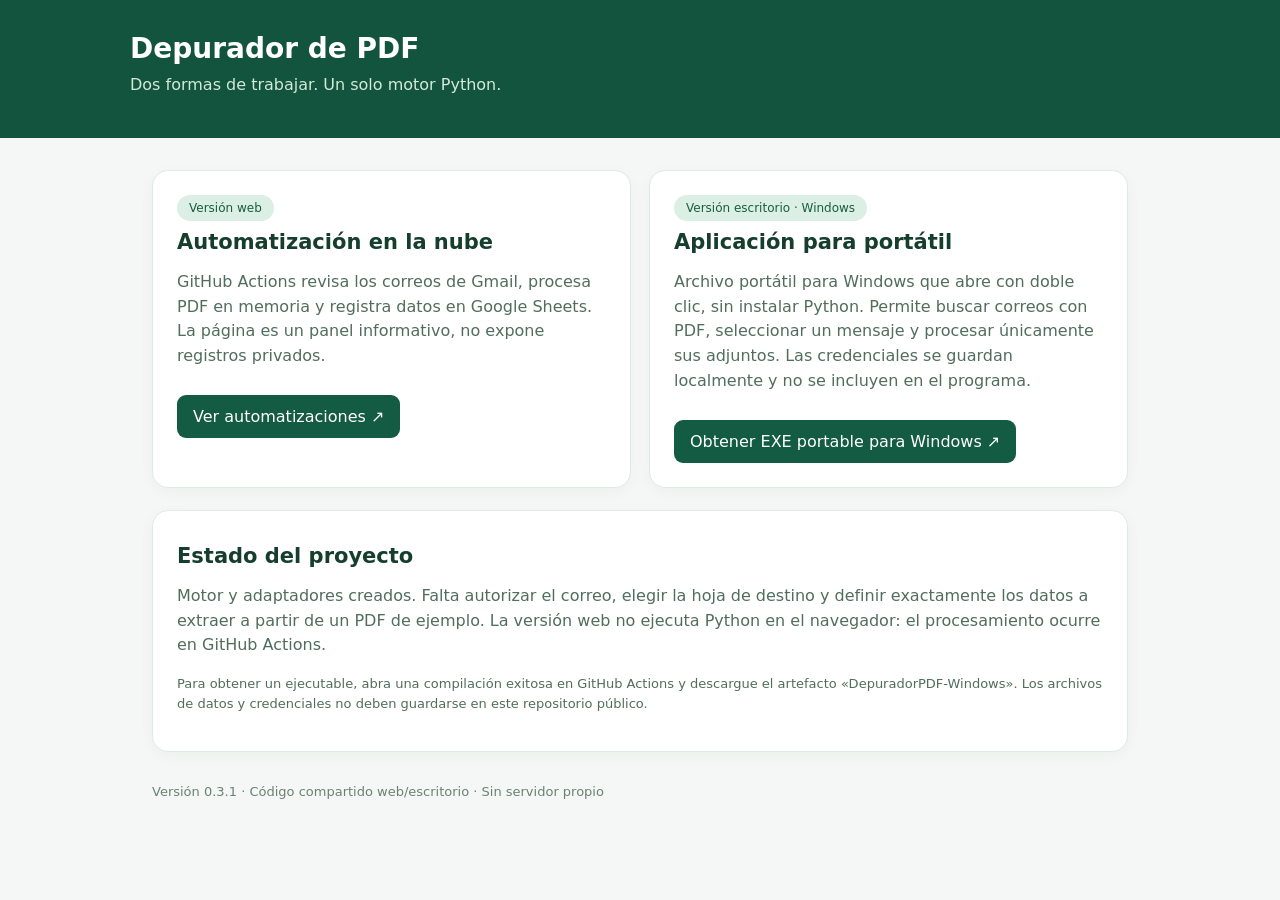
==== docs/index.html @ 2ba5247d "Preparar versión Windows portable sin instalación y autoprueba del EXE v0.3.1" ====
<!doctype html>
<html lang="es">
<head>
<meta charset="utf-8"><meta name="viewport" content="width=device-width,initial-scale=1">
<title>Depurador PDF · Web y Escritorio</title>
<style>
:root{font-family:system-ui,-apple-system,Segoe UI,sans-serif;background:#f4f7f5;color:#163e2e}
*{box-sizing:border-box}body{margin:0}header{background:#12543d;color:#fff;padding:32px max(22px,calc((100vw - 1020px)/2))}
h1{margin:0;font-size:28px}header p{color:#d3e9dd;margin:8px 0}
main{max-width:1020px;margin:32px auto;padding:0 22px}
.grid{display:grid;grid-template-columns:repeat(auto-fit,minmax(270px,1fr));gap:18px}
.card{background:white;padding:24px;border:1px solid #deebe2;border-radius:16px;box-shadow:0 4px 16px #092c1c09}
.card h2{font-size:21px;margin:9px 0}.tag{display:inline-block;background:#dcefe4;color:#185c3f;font-size:12px;border-radius:18px;padding:6px 12px}
p,li{line-height:1.55;color:#516d5d}a.button{display:inline-block;background:#145b43;color:#fff;text-decoration:none;padding:12px 16px;border-radius:9px;margin-top:10px}
.notice{margin-top:22px}.muted{font-size:13px}footer{max-width:1020px;margin:25px auto;padding:0 22px;color:#6d8074;font-size:13px}
</style>
</head>
<body>
<header><h1>Depurador de PDF</h1><p>Dos formas de trabajar. Un solo motor Python.</p></header>
<main>
<div class="grid">
<section class="card">
<span class="tag">Versión web</span>
<h2>Automatización en la nube</h2>
<p>GitHub Actions revisa los correos de Gmail, procesa PDF en memoria y registra datos en Google Sheets. La página es un panel informativo, no expone registros privados.</p>
<a class="button" href="https://github.com/Sebastian1047/deputador_de_pdfs/actions/workflows/procesar.yml">Ver automatizaciones ↗</a>
</section>
<section class="card">
<span class="tag">Versión escritorio · Windows</span>
<h2>Aplicación para portátil</h2>
<p>Archivo portátil para Windows que abre con doble clic, sin instalar Python. Permite buscar correos con PDF, seleccionar un mensaje y procesar únicamente sus adjuntos. Las credenciales se guardan localmente y no se incluyen en el programa.</p>
<a class="button" href="https://github.com/Sebastian1047/deputador_de_pdfs/actions/workflows/escritorio.yml">Obtener EXE portable para Windows ↗</a>
</section>
</div>
<section class="card notice">
<h2>Estado del proyecto</h2>
<p>Motor y adaptadores creados. Falta autorizar el correo, elegir la hoja de destino y definir exactamente los datos a extraer a partir de un PDF de ejemplo. La versión web no ejecuta Python en el navegador: el procesamiento ocurre en GitHub Actions.</p>
<p class="muted">Para obtener un ejecutable, abra una compilación exitosa en GitHub Actions y descargue el artefacto «DepuradorPDF-Windows». Los archivos de datos y credenciales no deben guardarse en este repositorio público.</p>
</section>
</main>
<footer>Versión 0.3.1 · Código compartido web/escritorio · Sin servidor propio</footer>
</body>
</html>
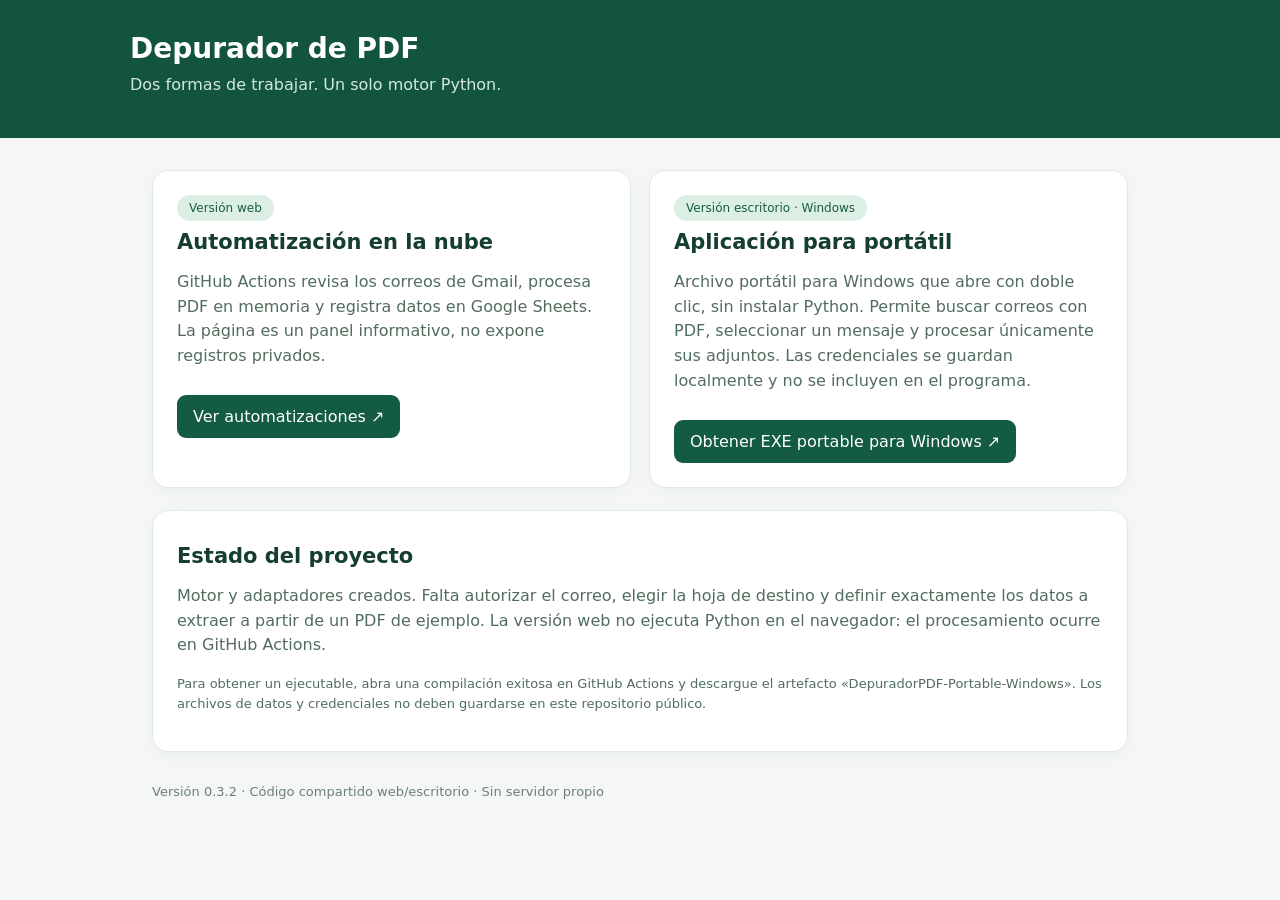
==== commit be95ffbd: "Corregir espera de autoprueba de EXE portable y ejecución pytest en CI v0.3.2" ====
--- a/docs/index.html
+++ b/docs/index.html
@@ -35,9 +35,9 @@
 <section class="card notice">
 <h2>Estado del proyecto</h2>
 <p>Motor y adaptadores creados. Falta autorizar el correo, elegir la hoja de destino y definir exactamente los datos a extraer a partir de un PDF de ejemplo. La versión web no ejecuta Python en el navegador: el procesamiento ocurre en GitHub Actions.</p>
-<p class="muted">Para obtener un ejecutable, abra una compilación exitosa en GitHub Actions y descargue el artefacto «DepuradorPDF-Windows». Los archivos de datos y credenciales no deben guardarse en este repositorio público.</p>
+<p class="muted">Para obtener un ejecutable, abra una compilación exitosa en GitHub Actions y descargue el artefacto «DepuradorPDF-Portable-Windows». Los archivos de datos y credenciales no deben guardarse en este repositorio público.</p>
 </section>
 </main>
-<footer>Versión 0.3.1 · Código compartido web/escritorio · Sin servidor propio</footer>
+<footer>Versión 0.3.2 · Código compartido web/escritorio · Sin servidor propio</footer>
 </body>
 </html>
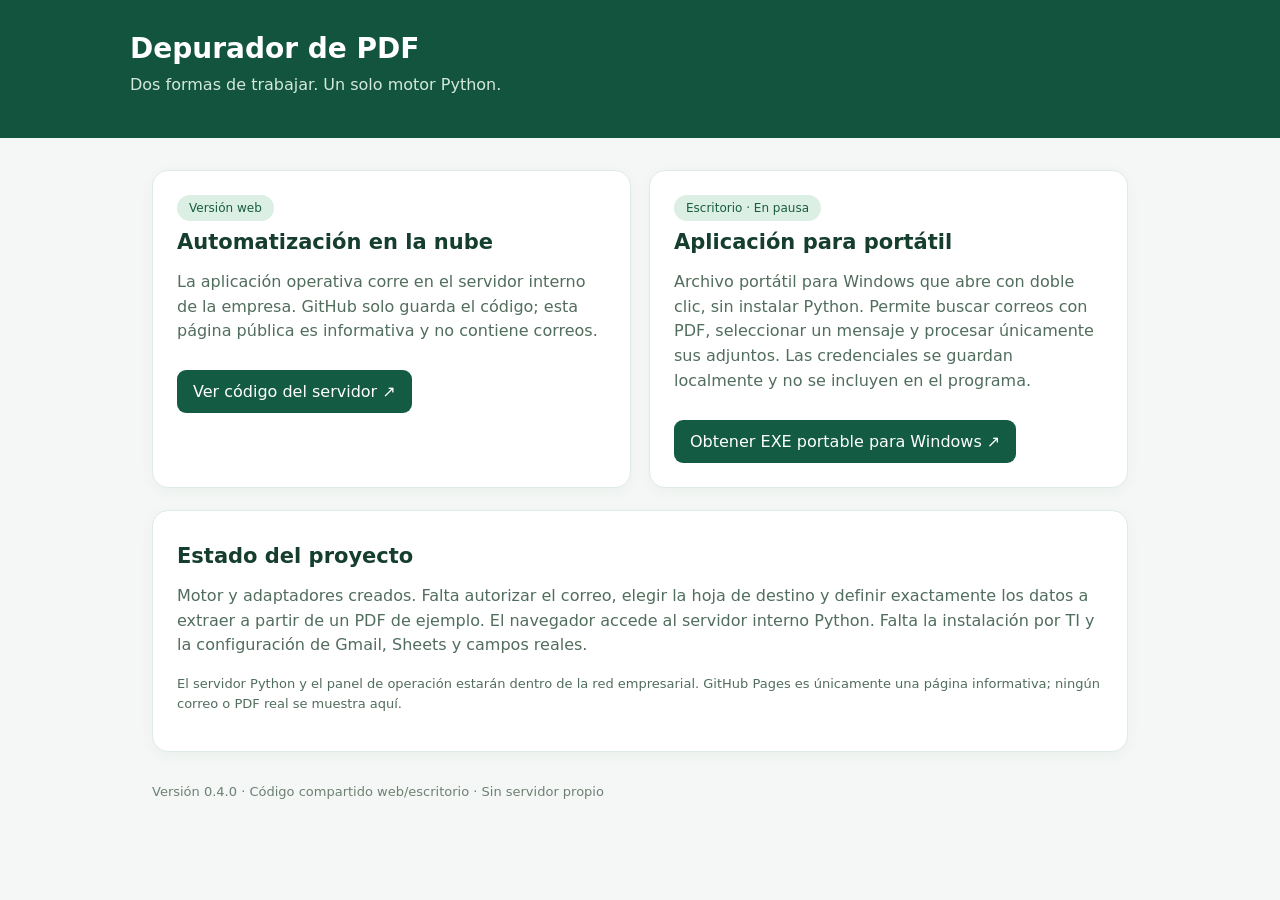
==== commit ca6f4ed7: "Crear aplicación web privada para servidor local corporativo v0.4.0" ====
--- a/docs/index.html
+++ b/docs/index.html
@@ -22,11 +22,11 @@
 <section class="card">
 <span class="tag">Versión web</span>
 <h2>Automatización en la nube</h2>
-<p>GitHub Actions revisa los correos de Gmail, procesa PDF en memoria y registra datos en Google Sheets. La página es un panel informativo, no expone registros privados.</p>
-<a class="button" href="https://github.com/Sebastian1047/deputador_de_pdfs/actions/workflows/procesar.yml">Ver automatizaciones ↗</a>
+<p>La aplicación operativa corre en el servidor interno de la empresa. GitHub solo guarda el código; esta página pública es informativa y no contiene correos.</p>
+<a class="button" href="https://github.com/Sebastian1047/deputador_de_pdfs/blob/main/depurador/web.py">Ver código del servidor ↗</a>
 </section>
 <section class="card">
-<span class="tag">Versión escritorio · Windows</span>
+<span class="tag">Escritorio · En pausa</span>
 <h2>Aplicación para portátil</h2>
 <p>Archivo portátil para Windows que abre con doble clic, sin instalar Python. Permite buscar correos con PDF, seleccionar un mensaje y procesar únicamente sus adjuntos. Las credenciales se guardan localmente y no se incluyen en el programa.</p>
 <a class="button" href="https://github.com/Sebastian1047/deputador_de_pdfs/actions/workflows/escritorio.yml">Obtener EXE portable para Windows ↗</a>
@@ -34,10 +34,10 @@
 </div>
 <section class="card notice">
 <h2>Estado del proyecto</h2>
-<p>Motor y adaptadores creados. Falta autorizar el correo, elegir la hoja de destino y definir exactamente los datos a extraer a partir de un PDF de ejemplo. La versión web no ejecuta Python en el navegador: el procesamiento ocurre en GitHub Actions.</p>
-<p class="muted">Para obtener un ejecutable, abra una compilación exitosa en GitHub Actions y descargue el artefacto «DepuradorPDF-Portable-Windows». Los archivos de datos y credenciales no deben guardarse en este repositorio público.</p>
+<p>Motor y adaptadores creados. Falta autorizar el correo, elegir la hoja de destino y definir exactamente los datos a extraer a partir de un PDF de ejemplo. El navegador accede al servidor interno Python. Falta la instalación por TI y la configuración de Gmail, Sheets y campos reales.</p>
+<p class="muted">El servidor Python y el panel de operación estarán dentro de la red empresarial. GitHub Pages es únicamente una página informativa; ningún correo o PDF real se muestra aquí.</p>
 </section>
 </main>
-<footer>Versión 0.3.2 · Código compartido web/escritorio · Sin servidor propio</footer>
+<footer>Versión 0.4.0 · Código compartido web/escritorio · Sin servidor propio</footer>
 </body>
 </html>
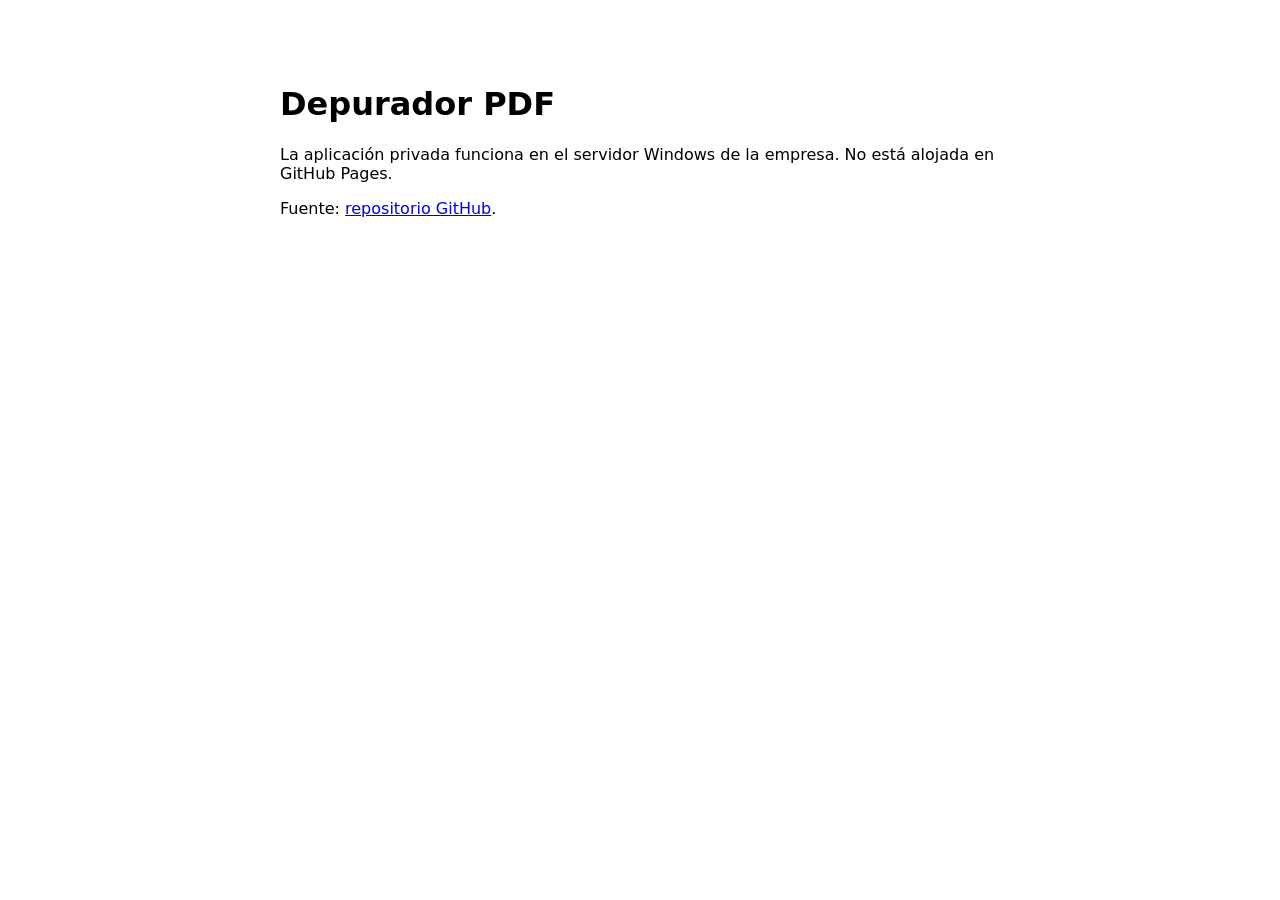
==== commit 395b40ab: "Integrar Outlook con Excel Online app-only y documentación Windows Server v0.5.0" ====
--- a/docs/index.html
+++ b/docs/index.html
@@ -1,43 +1 @@
-<!doctype html>
-<html lang="es">
-<head>
-<meta charset="utf-8"><meta name="viewport" content="width=device-width,initial-scale=1">
-<title>Depurador PDF · Web y Escritorio</title>
-<style>
-:root{font-family:system-ui,-apple-system,Segoe UI,sans-serif;background:#f4f7f5;color:#163e2e}
-*{box-sizing:border-box}body{margin:0}header{background:#12543d;color:#fff;padding:32px max(22px,calc((100vw - 1020px)/2))}
-h1{margin:0;font-size:28px}header p{color:#d3e9dd;margin:8px 0}
-main{max-width:1020px;margin:32px auto;padding:0 22px}
-.grid{display:grid;grid-template-columns:repeat(auto-fit,minmax(270px,1fr));gap:18px}
-.card{background:white;padding:24px;border:1px solid #deebe2;border-radius:16px;box-shadow:0 4px 16px #092c1c09}
-.card h2{font-size:21px;margin:9px 0}.tag{display:inline-block;background:#dcefe4;color:#185c3f;font-size:12px;border-radius:18px;padding:6px 12px}
-p,li{line-height:1.55;color:#516d5d}a.button{display:inline-block;background:#145b43;color:#fff;text-decoration:none;padding:12px 16px;border-radius:9px;margin-top:10px}
-.notice{margin-top:22px}.muted{font-size:13px}footer{max-width:1020px;margin:25px auto;padding:0 22px;color:#6d8074;font-size:13px}
-</style>
-</head>
-<body>
-<header><h1>Depurador de PDF</h1><p>Dos formas de trabajar. Un solo motor Python.</p></header>
-<main>
-<div class="grid">
-<section class="card">
-<span class="tag">Versión web</span>
-<h2>Automatización en la nube</h2>
-<p>La aplicación operativa corre en el servidor interno de la empresa. GitHub solo guarda el código; esta página pública es informativa y no contiene correos.</p>
-<a class="button" href="https://github.com/Sebastian1047/deputador_de_pdfs/blob/main/depurador/web.py">Ver código del servidor ↗</a>
-</section>
-<section class="card">
-<span class="tag">Escritorio · En pausa</span>
-<h2>Aplicación para portátil</h2>
-<p>Archivo portátil para Windows que abre con doble clic, sin instalar Python. Permite buscar correos con PDF, seleccionar un mensaje y procesar únicamente sus adjuntos. Las credenciales se guardan localmente y no se incluyen en el programa.</p>
-<a class="button" href="https://github.com/Sebastian1047/deputador_de_pdfs/actions/workflows/escritorio.yml">Obtener EXE portable para Windows ↗</a>
-</section>
-</div>
-<section class="card notice">
-<h2>Estado del proyecto</h2>
-<p>Motor y adaptadores creados. Falta autorizar el correo, elegir la hoja de destino y definir exactamente los datos a extraer a partir de un PDF de ejemplo. El navegador accede al servidor interno Python. Falta la instalación por TI y la configuración de Gmail, Sheets y campos reales.</p>
-<p class="muted">El servidor Python y el panel de operación estarán dentro de la red empresarial. GitHub Pages es únicamente una página informativa; ningún correo o PDF real se muestra aquí.</p>
-</section>
-</main>
-<footer>Versión 0.4.0 · Código compartido web/escritorio · Sin servidor propio</footer>
-</body>
-</html>
+<!doctype html><html lang="es"><meta charset="utf-8"><meta name="viewport" content="width=device-width,initial-scale=1"><title>Depurador PDF</title><body style="font-family:system-ui;max-width:720px;margin:3em auto;padding:1em"><h1>Depurador PDF</h1><p>La aplicación privada funciona en el servidor Windows de la empresa. No está alojada en GitHub Pages.</p><p>Fuente: <a href="https://github.com/Sebastian1047/deputador_de_pdfs">repositorio GitHub</a>.</p></body></html>
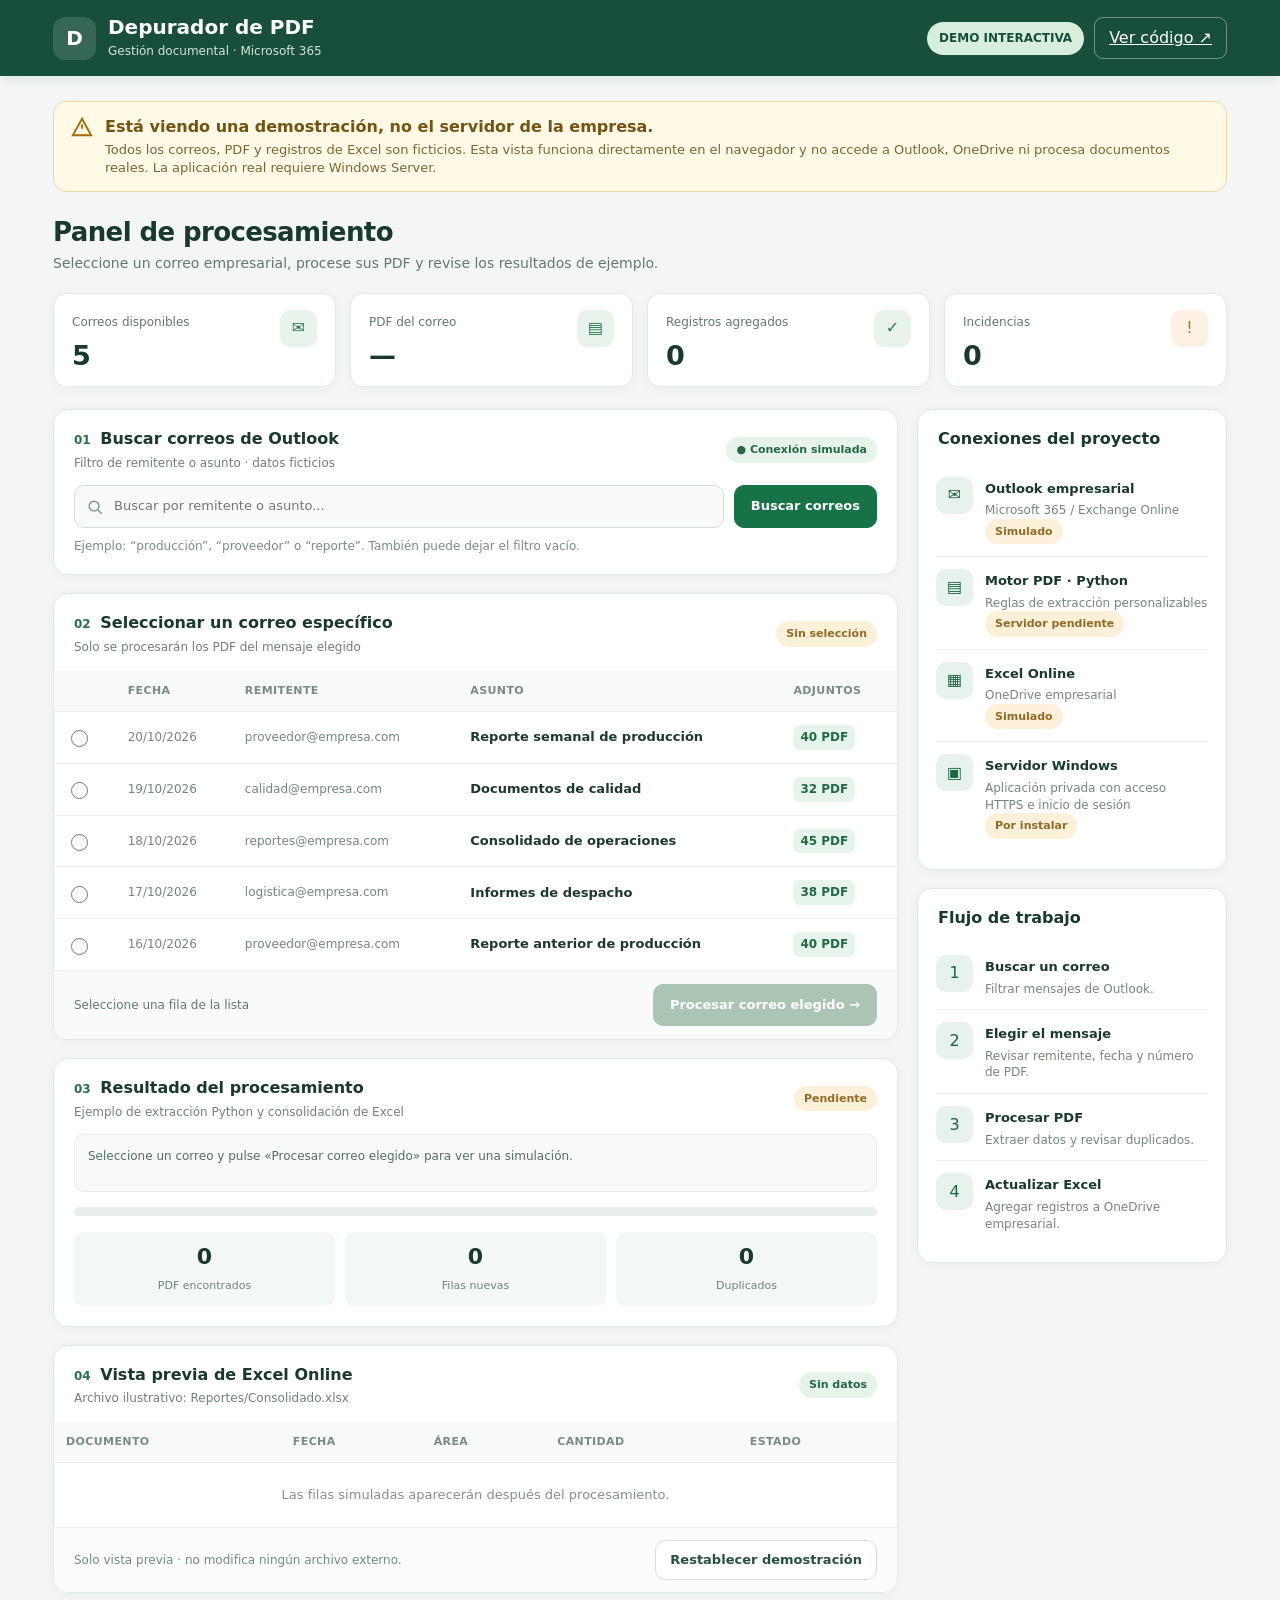
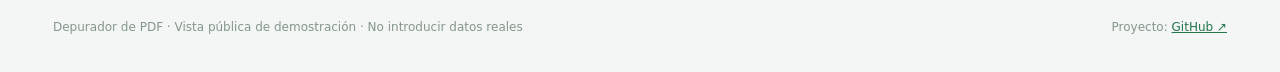
==== commit 36f94b5f: "Crear demostración navegable GitHub Pages de selección Outlook y Excel OneDrive con datos ficticios" ====
--- a/docs/index.html
+++ b/docs/index.html
@@ -1 +1,277 @@
-<!doctype html><html lang="es"><meta charset="utf-8"><meta name="viewport" content="width=device-width,initial-scale=1"><title>Depurador PDF</title><body style="font-family:system-ui;max-width:720px;margin:3em auto;padding:1em"><h1>Depurador PDF</h1><p>La aplicación privada funciona en el servidor Windows de la empresa. No está alojada en GitHub Pages.</p><p>Fuente: <a href="https://github.com/Sebastian1047/deputador_de_pdfs">repositorio GitHub</a>.</p></body></html>+<!doctype html>
+<html lang="es">
+<head>
+<meta charset="utf-8">
+<meta name="viewport" content="width=device-width,initial-scale=1">
+<meta name="color-scheme" content="light">
+<title>Depurador de PDF | Vista demostrativa</title>
+<style>
+:root{font-family:Inter,"Segoe UI",system-ui,-apple-system,sans-serif;background:#f3f6f4;color:#18392d;line-height:1.4}
+*{box-sizing:border-box}
+body{margin:0;min-height:100vh}button,input{font:inherit}button{cursor:pointer}
+.topbar{background:#174f3a;color:#fff;padding:15px 0;box-shadow:0 3px 12px #174f3a18}
+.wrap{max-width:1230px;margin:auto;padding:0 28px}
+.header{display:flex;align-items:center;justify-content:space-between;gap:12px}
+.logo{display:flex;align-items:center;gap:12px}
+.mark{display:grid;place-items:center;width:43px;height:43px;border-radius:12px;background:#ffffff22;font-weight:900;font-size:20px}
+.logo h1{font-size:20px;line-height:1.2;margin:0}.logo span{font-size:12px;color:#d3e6da}
+.headright{display:flex;align-items:center;gap:10px}
+.hbadge{background:#d7eedd;color:#174f3a;font-size:12px;font-weight:750;border-radius:50px;padding:8px 12px}
+.ghost{color:white;border:1px solid #ffffff65;background:transparent;border-radius:9px;padding:9px 14px}
+main{padding-top:25px!important;padding-bottom:36px!important}
+.notice{display:flex;align-items:flex-start;gap:12px;border:1px solid #ead9a8;background:#fff9e6;border-radius:13px;padding:14px 17px;margin-bottom:22px}
+.notice svg{flex-shrink:0;color:#a36e05}.notice strong{display:block;margin-bottom:2px;color:#755310}.notice p{margin:0;font-size:13px;color:#7a662f}
+.heading h2{font-size:26px;letter-spacing:-.6px;margin:0 0 3px}.heading p{color:#64786c;margin:0 0 20px;font-size:14px}
+.metrics{display:grid;grid-template-columns:repeat(4,minmax(0,1fr));gap:14px;margin-bottom:22px}
+.metric{background:white;border:1px solid #e2eae5;border-radius:13px;padding:16px 18px;display:flex;justify-content:space-between;align-items:flex-start;gap:8px;box-shadow:0 2px 12px #1c44320a}
+.metric small{font-size:12px;color:#64776b}.metric b{font-size:27px;font-weight:750;display:block;margin-top:8px;line-height:1.1}
+.metric-icon{display:grid;place-items:center;width:37px;height:37px;border-radius:10px;background:#e8f4eb;color:#237d50}
+.metric.warn .metric-icon{background:#fef1e4;color:#b07127}
+.layout{display:grid;grid-template-columns:minmax(0,1fr) 310px;gap:19px;align-items:start}
+.card{background:white;border:1px solid #e0e9e2;border-radius:15px;overflow:hidden;box-shadow:0 2px 12px #1c44320a;margin-bottom:18px}
+.cardhead{padding:18px 20px 14px;display:flex;align-items:center;justify-content:space-between;gap:12px}
+.cardhead h3{margin:0;font-size:16px}.cardhead p{font-size:12px;color:#708175;margin:4px 0 0}
+.step{font-size:12px;color:#27734e;font-weight:800;margin-right:4px}
+.cardbody{padding:0 20px 20px}
+.searchbar{display:flex;gap:10px;align-items:center}
+.searchwrap{position:relative;flex:1;min-width:0}
+.searchwrap svg{position:absolute;top:50%;transform:translateY(-50%);left:12px;color:#84978c}
+.searchwrap input{width:100%;border:1px solid #d3dfd7;background:#f8faf9;border-radius:10px;padding:11px 12px 11px 39px;font-size:13px;outline-color:#267b52}
+.primary{background:#167347;border:1px solid #167347;color:white;padding:11px 16px;border-radius:10px;font-weight:700;font-size:13px}
+.primary:hover{background:#0e6038}.primary:disabled{background:#abc5b4;border-color:#abc5b4;cursor:not-allowed}
+.outline{background:white;border:1px solid #d1e0d5;color:#22523b;border-radius:10px;padding:10px 14px;font-size:13px;font-weight:650}
+.outline:hover{background:#f4f9f5}
+.tip{color:#7a8c80;font-size:12px;margin:10px 0 0}
+.tablewrap{overflow-x:auto}
+table{border-collapse:collapse;width:100%;font-size:13px}
+th{background:#f7faf8;color:#788d80;font-size:11px;text-transform:uppercase;letter-spacing:.4px;font-weight:750;white-space:nowrap}
+th,td{padding:13px 12px;text-align:left;border-bottom:1px solid #edf1ee}
+tbody tr:last-child td{border-bottom:0}
+tbody tr.pick{cursor:pointer}tbody tr.pick:hover{background:#f6fbf7}tbody tr.selected{background:#eaf7ed}
+.radio{width:17px;height:17px;accent-color:#16814c;vertical-align:middle;cursor:pointer}
+.small{font-size:12px;color:#74877a}.subject{font-weight:675;color:#1d392c;white-space:nowrap}
+.pdfcount{display:inline-block;background:#e7f4ec;border-radius:7px;color:#216b46;font-size:12px;padding:4px 7px;font-weight:750}
+.selectline{padding:13px 20px;background:#f8fbf9;border-top:1px solid #e8f0e9;display:flex;align-items:center;gap:10px;justify-content:space-between}
+.selectline span{font-size:12px;color:#63796a}.hidden{display:none!important}
+.sidebarbody{padding:0 18px 18px}
+.item{display:flex;gap:12px;align-items:flex-start;padding:12px 0;border-bottom:1px solid #eaf0eb}
+.item:last-of-type{border-bottom:none}
+.ico{display:grid;place-items:center;width:37px;height:37px;border-radius:10px;background:#e8f2ec;color:#186742;flex-shrink:0}
+.item strong{font-size:13px}.item small{display:block;color:#758778;font-size:12px;margin-top:3px;word-break:break-word}
+.state{display:inline-flex;align-items:center;gap:6px;color:#246845;background:#e5f3e9;border-radius:30px;padding:5px 10px;font-size:11px;font-weight:750}
+.state.wait{color:#916b25;background:#fdf0d9}
+.sectionrow{display:flex;justify-content:space-between;align-items:center;gap:8px}
+.log{border:1px solid #e5ede7;background:#f8faf9;border-radius:10px;padding:13px;color:#526f5d;font-size:12px;min-height:58px}
+.progress{height:9px;background:#e8eee9;border-radius:99px;overflow:hidden;margin:15px 0 7px}
+.progress div{height:100%;width:0;background:#248958;transition:width .24s ease}
+.summary{display:grid;grid-template-columns:repeat(3,minmax(0,1fr));gap:10px;margin-top:16px}
+.summary>div{border-radius:9px;background:#f3f8f5;text-align:center;padding:10px 6px}
+.summary strong{display:block;font-size:22px}.summary span{color:#708477;font-size:11px}
+.footer{font-size:12px;color:#85978c;padding:8px 0 0;display:flex;flex-wrap:wrap;justify-content:space-between;gap:12px}
+.footer a{color:#24764d}.empty{text-align:center;padding:23px;color:#819184;font-size:13px}
+.toolbar{display:flex;align-items:center;justify-content:space-between;gap:10px;padding:12px 20px;border-top:1px solid #ebf0ed;background:#fbfdfb}
+.toolbar p{margin:0;font-size:12px;color:#74897a}
+.toast{position:fixed;left:50%;bottom:24px;transform:translateX(-50%);background:#1d4b37;color:#fff;border-radius:11px;padding:12px 18px;box-shadow:0 8px 32px #153a2833;font-size:13px;z-index:20;max-width:min(90vw,680px);text-align:center}
+@media(max-width:950px){.layout{grid-template-columns:1fr}.metrics{grid-template-columns:repeat(2,minmax(0,1fr))}}
+@media(max-width:600px){.wrap{padding:0 14px}.header{align-items:flex-start}.headright{align-items:flex-end}.hbadge{font-size:10px}.ghost{display:none}.notice{padding:12px}.heading h2{font-size:22px}.metrics{gap:8px}.metric{padding:12px}.metric b{font-size:24px}.cardhead,.cardbody{padding-left:13px;padding-right:13px}.searchbar{flex-direction:column;align-items:stretch}.selectline{flex-direction:column;align-items:stretch}.summary{gap:6px}.toolbar{flex-direction:column;align-items:stretch}}
+</style>
+</head>
+<body>
+<header class="topbar">
+<div class="wrap header">
+<div class="logo">
+<div class="mark" aria-hidden="true">D</div>
+<div><h1>Depurador de PDF</h1><span>Gestión documental · Microsoft 365</span></div>
+</div>
+<div class="headright"><span class="hbadge">DEMO INTERACTIVA</span><a class="ghost" href="https://github.com/Sebastian1047/deputador_de_pdfs">Ver código ↗</a></div>
+</div>
+</header>
+<main class="wrap">
+<div class="notice" role="note">
+<svg width="22" height="22" viewBox="0 0 24 24" fill="none" stroke="currentColor" stroke-width="2"><path d="M12 3 2 21h20L12 3Z"/><path d="M12 9v5m0 4h.01"/></svg>
+<div><strong>Está viendo una demostración, no el servidor de la empresa.</strong><p>Todos los correos, PDF y registros de Excel son ficticios. Esta vista funciona directamente en el navegador y no accede a Outlook, OneDrive ni procesa documentos reales. La aplicación real requiere Windows Server.</p></div>
+</div>
+
+<div class="heading"><h2>Panel de procesamiento</h2><p>Seleccione un correo empresarial, procese sus PDF y revise los resultados de ejemplo.</p></div>
+<div class="metrics">
+<div class="metric"><div><small>Correos disponibles</small><b id="metric-emails">5</b></div><div class="metric-icon" aria-hidden="true">✉</div></div>
+<div class="metric"><div><small>PDF del correo</small><b id="metric-pdfs">—</b></div><div class="metric-icon" aria-hidden="true">▤</div></div>
+<div class="metric"><div><small>Registros agregados</small><b id="metric-added">0</b></div><div class="metric-icon" aria-hidden="true">✓</div></div>
+<div class="metric warn"><div><small>Incidencias</small><b id="metric-errors">0</b></div><div class="metric-icon" aria-hidden="true">!</div></div>
+</div>
+
+<div class="layout">
+<div>
+<section class="card" aria-labelledby="title-search">
+<div class="cardhead"><div><h3 id="title-search"><span class="step">01</span> Buscar correos de Outlook</h3><p>Filtro de remitente o asunto · datos ficticios</p></div><span class="state">● Conexión simulada</span></div>
+<div class="cardbody"><div class="searchbar">
+<div class="searchwrap">
+<svg width="18" height="18" viewBox="0 0 24 24" fill="none" stroke="currentColor" stroke-width="2"><circle cx="10.8" cy="10.8" r="6.5"/><path d="m16 16 5 5"/></svg>
+<input id="filter" aria-label="Buscar correos" placeholder="Buscar por remitente o asunto..." value="">
+</div>
+<button id="btn-search" class="primary" type="button">Buscar correos</button>
+</div><p class="tip">Ejemplo: “producción”, “proveedor” o “reporte”. También puede dejar el filtro vacío.</p></div>
+</section>
+<section class="card" aria-labelledby="title-mails">
+<div class="cardhead"><div><h3 id="title-mails"><span class="step">02</span> Seleccionar un correo específico</h3><p>Solo se procesarán los PDF del mensaje elegido</p></div><span class="state wait" id="list-state">Sin selección</span></div>
+<div class="tablewrap">
+<table aria-label="Lista de correos ficticios">
+<thead><tr><th aria-label="Elegir"></th><th>Fecha</th><th>Remitente</th><th>Asunto</th><th>Adjuntos</th></tr></thead>
+<tbody id="mail-rows"></tbody>
+</table>
+</div>
+<div class="selectline"><span id="chosen">Seleccione una fila de la lista</span><button class="primary" id="btn-process" type="button" disabled>Procesar correo elegido →</button></div>
+</section>
+<section class="card" aria-labelledby="title-result">
+<div class="cardhead"><div><h3 id="title-result"><span class="step">03</span> Resultado del procesamiento</h3><p>Ejemplo de extracción Python y consolidación de Excel</p></div><span class="state wait" id="process-state">Pendiente</span></div>
+<div class="cardbody">
+<div class="log" role="status" aria-live="polite" id="log">Seleccione un correo y pulse «Procesar correo elegido» para ver una simulación.</div>
+<div class="progress"><div id="progress-fill"></div></div>
+<div class="summary">
+<div><strong id="result-found">0</strong><span>PDF encontrados</span></div>
+<div><strong id="result-added">0</strong><span>Filas nuevas</span></div>
+<div><strong id="result-repeated">0</strong><span>Duplicados</span></div>
+</div>
+</div>
+</section>
+<section class="card" aria-labelledby="title-excel">
+<div class="cardhead"><div><h3 id="title-excel"><span class="step">04</span> Vista previa de Excel Online</h3><p>Archivo ilustrativo: Reportes/Consolidado.xlsx</p></div><span class="state" id="excel-state">Sin datos</span></div>
+<div class="tablewrap"><table aria-label="Filas de Excel simuladas">
+<thead><tr><th>Documento</th><th>Fecha</th><th>Área</th><th>Cantidad</th><th>Estado</th></tr></thead>
+<tbody id="excel-rows"><tr><td colspan="5" class="empty">Las filas simuladas aparecerán después del procesamiento.</td></tr></tbody>
+</table></div>
+<div class="toolbar"><p>Solo vista previa · no modifica ningún archivo externo.</p><button class="outline" type="button" id="btn-reset">Restablecer demostración</button></div>
+</section>
+</div>
+<aside>
+<section class="card">
+<div class="cardhead"><h3>Conexiones del proyecto</h3></div>
+<div class="sidebarbody">
+<div class="item"><div class="ico">✉</div><div><strong>Outlook empresarial</strong><small>Microsoft 365 / Exchange Online</small><span class="state wait">Simulado</span></div></div>
+<div class="item"><div class="ico">▤</div><div><strong>Motor PDF · Python</strong><small>Reglas de extracción personalizables</small><span class="state wait">Servidor pendiente</span></div></div>
+<div class="item"><div class="ico">▦</div><div><strong>Excel Online</strong><small>OneDrive empresarial</small><span class="state wait">Simulado</span></div></div>
+<div class="item"><div class="ico">▣</div><div><strong>Servidor Windows</strong><small>Aplicación privada con acceso HTTPS e inicio de sesión</small><span class="state wait">Por instalar</span></div></div>
+</div>
+</section>
+<section class="card">
+<div class="cardhead"><h3>Flujo de trabajo</h3></div>
+<div class="sidebarbody">
+<div class="item"><div class="ico">1</div><div><strong>Buscar un correo</strong><small>Filtrar mensajes de Outlook.</small></div></div>
+<div class="item"><div class="ico">2</div><div><strong>Elegir el mensaje</strong><small>Revisar remitente, fecha y número de PDF.</small></div></div>
+<div class="item"><div class="ico">3</div><div><strong>Procesar PDF</strong><small>Extraer datos y revisar duplicados.</small></div></div>
+<div class="item"><div class="ico">4</div><div><strong>Actualizar Excel</strong><small>Agregar registros a OneDrive empresarial.</small></div></div>
+</div>
+</section>
+</aside>
+</div>
+<div class="footer"><span>Depurador de PDF · Vista pública de demostración · No introducir datos reales</span><span>Proyecto: <a href="https://github.com/Sebastian1047/deputador_de_pdfs">GitHub ↗</a></span></div>
+</main>
+<div class="toast hidden" id="toast" role="status" aria-live="polite"></div>
+<script>
+(function(){
+"use strict";
+var correos=[
+{id:"e1",fecha:"20/10/2026",origen:"proveedor@empresa.com",asunto:"Reporte semanal de producción",pdf:40,area:"Producción"},
+{id:"e2",fecha:"19/10/2026",origen:"calidad@empresa.com",asunto:"Documentos de calidad",pdf:32,area:"Calidad"},
+{id:"e3",fecha:"18/10/2026",origen:"reportes@empresa.com",asunto:"Consolidado de operaciones",pdf:45,area:"Operaciones"},
+{id:"e4",fecha:"17/10/2026",origen:"logistica@empresa.com",asunto:"Informes de despacho",pdf:38,area:"Logística"},
+{id:"e5",fecha:"16/10/2026",origen:"proveedor@empresa.com",asunto:"Reporte anterior de producción",pdf:40,area:"Producción"}
+];
+var elegida=null,visibles=correos.slice(),procesando=false,registro=new Set(),totalAgregados=0,ejemploFilas=[];
+var $=function(id){return document.getElementById(id);};
+function texto(id,value){$(id).textContent=String(value);}
+function nodo(t,cls,txt){var e=document.createElement(t);if(cls)e.className=cls;if(txt!==undefined)e.textContent=String(txt);return e;}
+function aviso(msg){var e=$("toast");e.textContent=msg;e.classList.remove("hidden");clearTimeout(aviso.t);aviso.t=setTimeout(function(){e.classList.add("hidden");},3600);}
+function muestraCorreos(){
+var tbody=$("mail-rows");tbody.replaceChildren();
+if(!visibles.length){var tr=nodo("tr"),td=nodo("td","empty","No encontramos correos de ejemplo con ese filtro.");td.colSpan=5;tr.append(td);tbody.append(tr);}
+visibles.forEach(function(mail){
+var tr=nodo("tr","pick"+(mail.id===elegida?" selected":""));
+var cel=nodo("td");
+var radio=nodo("input","radio");radio.type="radio";radio.name="correo";radio.value=mail.id;radio.checked=mail.id===elegida;radio.setAttribute("aria-label","Seleccionar "+mail.asunto);
+cel.append(radio);tr.append(cel);
+tr.append(nodo("td","small",mail.fecha));
+tr.append(nodo("td","small",mail.origen));
+tr.append(nodo("td","subject",mail.asunto));
+var count=nodo("td");count.append(nodo("span","pdfcount",mail.pdf+" PDF"));tr.append(count);
+tr.addEventListener("click",function(){if(procesando)return;elegida=mail.id;muestraCorreos();actualizarSeleccion();});
+tbody.append(tr);
+});
+texto("metric-emails",visibles.length);
+}
+function actualizarSeleccion(){
+var mail=correos.find(function(c){return c.id===elegida;});
+texto("metric-pdfs",mail?mail.pdf:"—");
+texto("chosen",mail?"Seleccionado: "+mail.asunto+" · "+mail.pdf+" PDF":"Seleccione una fila de la lista");
+$("btn-process").disabled=!mail||procesando;
+texto("list-state",mail?"✓ Correo seleccionado":"Sin selección");
+$("list-state").className=mail?"state":"state wait";
+}
+function buscar(){
+if(procesando)return;
+var f=$("filter").value.trim().toLowerCase().replace(/^(from:|subject:)/,"");
+visibles=correos.filter(function(c){return c.asunto.toLowerCase().includes(f)||c.origen.toLowerCase().includes(f);});
+if(!visibles.some(function(c){return c.id===elegida;}))elegida=null;
+muestraCorreos();actualizarSeleccion();
+aviso(visibles.length+" correos ficticios encontrados.");
+}
+function mostrarExcel(){
+var tb=$("excel-rows");tb.replaceChildren();
+if(!ejemploFilas.length){var tr=nodo("tr"),td=nodo("td","empty","Las filas simuladas aparecerán después del procesamiento.");td.colSpan=5;tr.append(td);tb.append(tr);return;}
+ejemploFilas.slice(-8).reverse().forEach(function(f){
+var tr=nodo("tr");
+[f.documento,f.fecha,f.area,f.cantidad,"Agregado"].forEach(function(v,i){tr.append(nodo("td",i===4?"small":"",v));});
+tb.append(tr);
+});
+texto("excel-state",ejemploFilas.length+" filas de ejemplo");
+}
+function procesar(){
+if(procesando||!elegida)return;
+var mail=correos.find(function(c){return c.id===elegida;});if(!mail)return;
+if(!window.confirm("DEMOSTRACIÓN: ¿Simular el procesamiento de los "+mail.pdf+" PDF del correo «"+mail.asunto+"»? No se accederá a Outlook ni a Excel real."))return;
+procesando=true;$("btn-search").disabled=true;$("btn-process").disabled=true;
+texto("process-state","Simulando...");$("process-state").className="state wait";
+texto("log","Simulando lectura de "+mail.pdf+" adjuntos PDF en memoria...");
+$("progress-fill").style.width="12%";
+var pasos=0,maxPasos=12;
+var timer=setInterval(function(){
+pasos++;$("progress-fill").style.width=Math.min(97,Math.round(pasos/maxPasos*100))+"%";
+if(pasos<maxPasos){texto("log","Simulación en curso: revisando campos de PDF y evitando duplicados... ("+Math.round(pasos/maxPasos*100)+" %)");return;}
+clearInterval(timer);
+var nuevos=0,repetidos=0;
+for(var i=1;i<=mail.pdf;i++){
+var key=mail.id+"-"+i;
+if(registro.has(key)){repetidos++;continue;}
+registro.add(key);nuevos++;
+if(ejemploFilas.length<200){
+ejemploFilas.push({documento:"PDF-"+mail.id.toUpperCase()+"-"+String(i).padStart(3,"0"),
+fecha:mail.fecha.slice(0,10),area:mail.area,cantidad:String(100+i),});
+}
+}
+totalAgregados+=nuevos;procesando=false;
+texto("result-found",mail.pdf);texto("result-added",nuevos);texto("result-repeated",repetidos);
+texto("metric-added",totalAgregados);texto("metric-errors",0);
+texto("process-state","✓ Completado (simulación)");$("process-state").className="state";
+texto("log","Finalizado (simulación): "+nuevos+" filas ficticias agregadas, "+repetidos+" duplicados evitados. No se modificó ningún Excel real.");
+$("progress-fill").style.width="100%";$("btn-search").disabled=false;
+mostrarExcel();muestraCorreos();actualizarSeleccion();aviso("Proceso simulado completado.");
+},95);
+}
+function reset(){
+if(procesando)return;
+registro.clear();totalAgregados=0;ejemploFilas=[];elegida=null;visibles=correos.slice();$("filter").value="";
+texto("metric-added",0);texto("metric-errors",0);texto("result-found",0);texto("result-added",0);texto("result-repeated",0);
+texto("process-state","Pendiente");$("process-state").className="state wait";
+texto("log","Seleccione un correo y pulse «Procesar correo elegido» para ver una simulación.");
+texto("excel-state","Sin datos");$("progress-fill").style.width="0";
+mostrarExcel();muestraCorreos();actualizarSeleccion();aviso("Demostración reiniciada.");
+}
+$("btn-search").addEventListener("click",buscar);
+$("filter").addEventListener("keydown",function(e){if(e.key==="Enter"){e.preventDefault();buscar();}});
+$("btn-process").addEventListener("click",procesar);
+$("btn-reset").addEventListener("click",reset);
+muestraCorreos();actualizarSeleccion();
+})();
+</script>
+</body>
+</html>
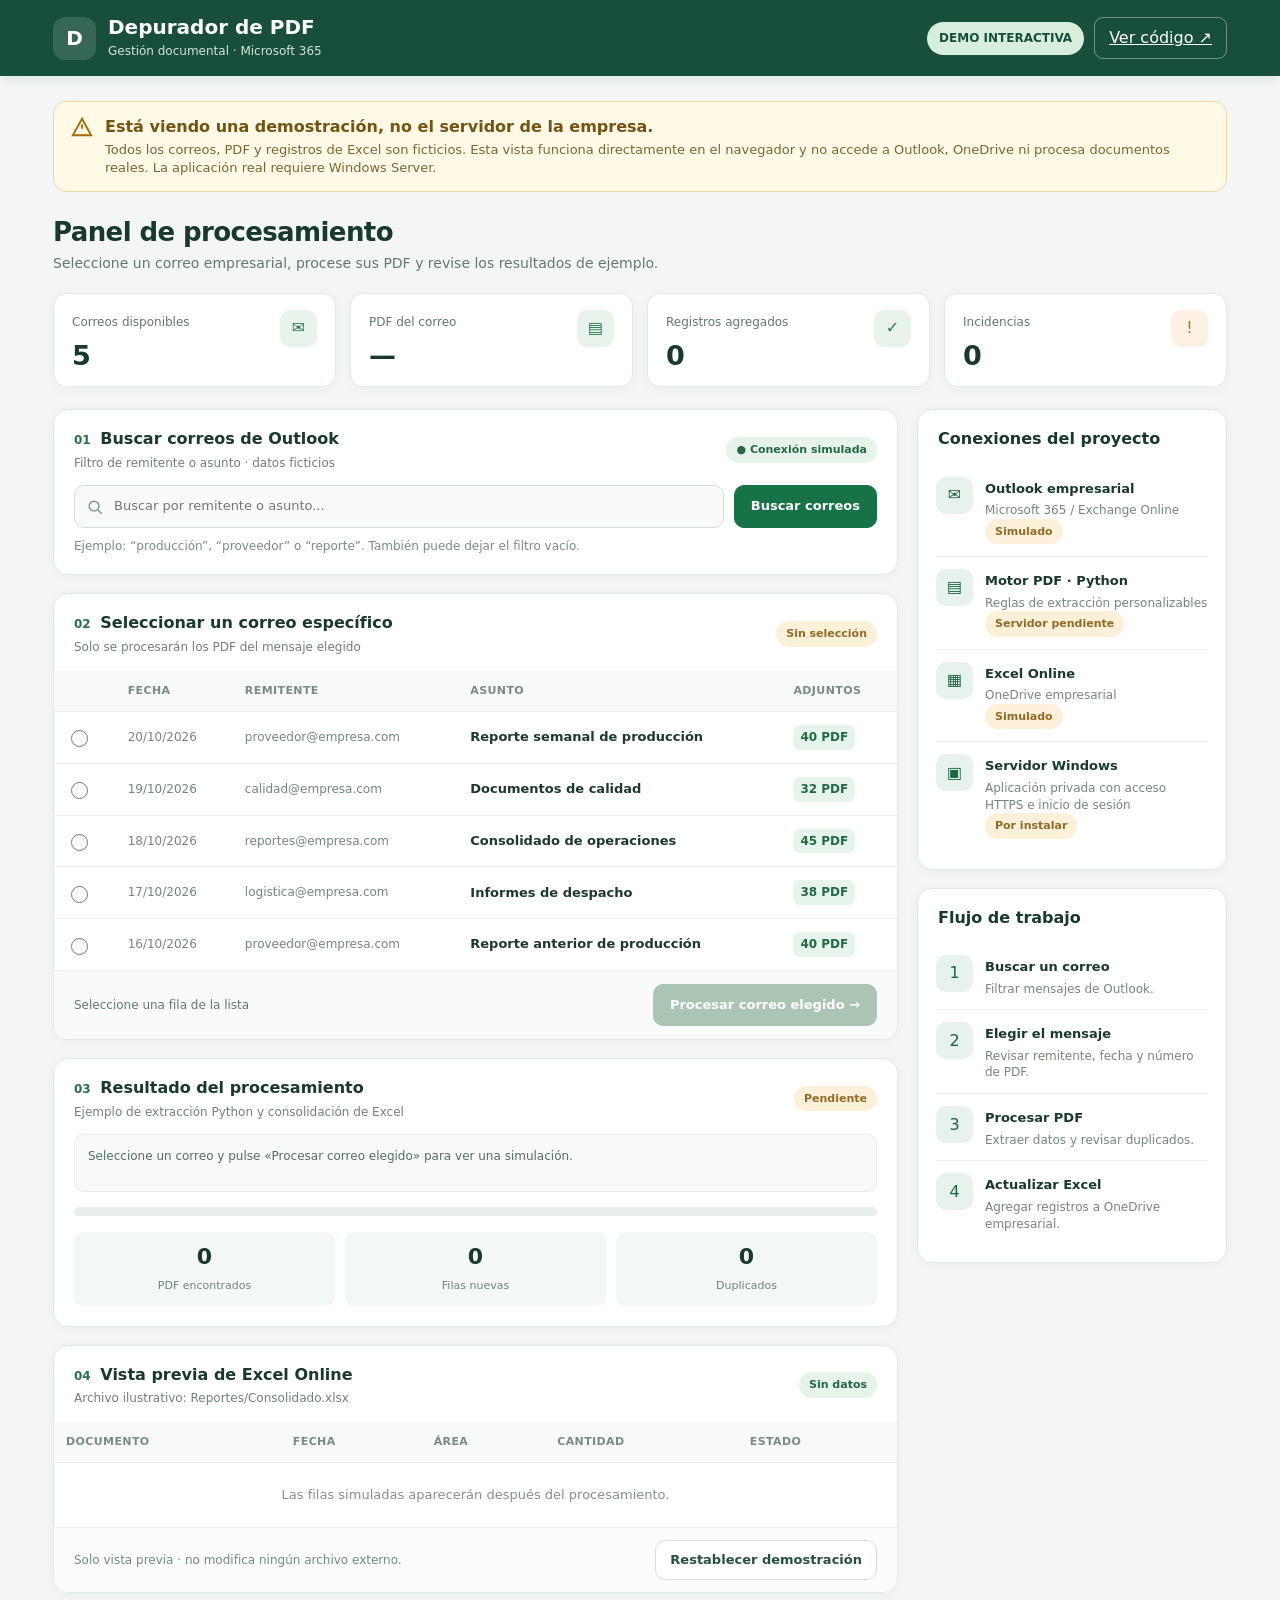
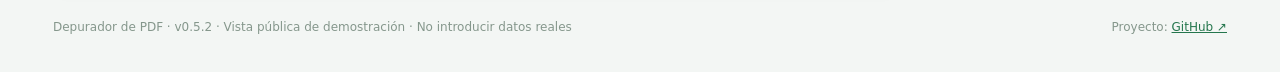
==== commit 9ff7b967: "Documentar vista demostrativa de GitHub y preparar Pages v0.5.2" ====
--- a/docs/index.html
+++ b/docs/index.html
@@ -164,7 +164,7 @@
 </section>
 </aside>
 </div>
-<div class="footer"><span>Depurador de PDF · Vista pública de demostración · No introducir datos reales</span><span>Proyecto: <a href="https://github.com/Sebastian1047/deputador_de_pdfs">GitHub ↗</a></span></div>
+<div class="footer"><span>Depurador de PDF · v0.5.2 · Vista pública de demostración · No introducir datos reales</span><span>Proyecto: <a href="https://github.com/Sebastian1047/deputador_de_pdfs">GitHub ↗</a></span></div>
 </main>
 <div class="toast hidden" id="toast" role="status" aria-live="polite"></div>
 <script>
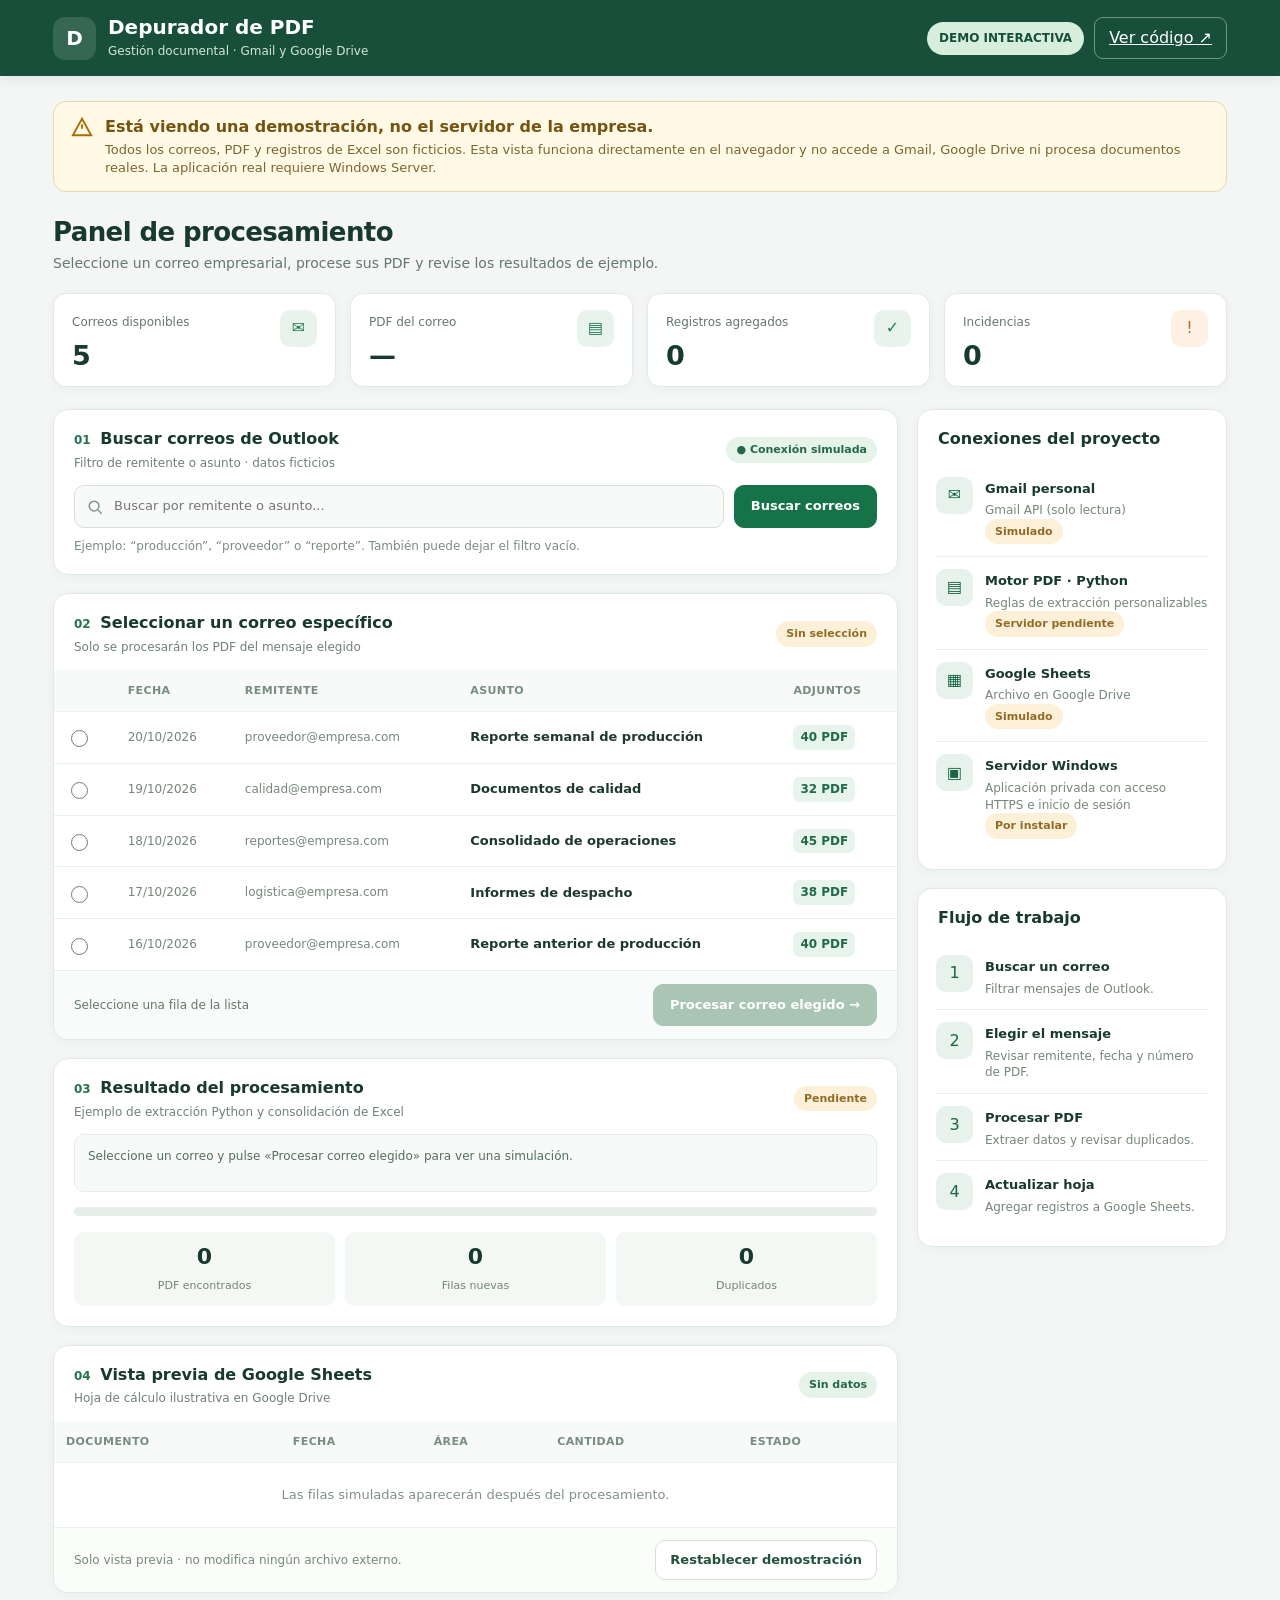
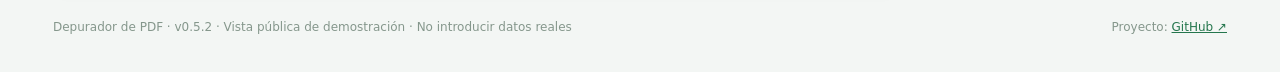
==== commit eff38095: "Cambiar destino a Google Sheets de Drive en Render y admitir credencial de servicio privada" ====
--- a/docs/index.html
+++ b/docs/index.html
@@ -81,7 +81,7 @@
 <div class="wrap header">
 <div class="logo">
 <div class="mark" aria-hidden="true">D</div>
-<div><h1>Depurador de PDF</h1><span>Gestión documental · Microsoft 365</span></div>
+<div><h1>Depurador de PDF</h1><span>Gestión documental · Gmail y Google Drive</span></div>
 </div>
 <div class="headright"><span class="hbadge">DEMO INTERACTIVA</span><a class="ghost" href="https://github.com/Sebastian1047/deputador_de_pdfs">Ver código ↗</a></div>
 </div>
@@ -89,7 +89,7 @@
 <main class="wrap">
 <div class="notice" role="note">
 <svg width="22" height="22" viewBox="0 0 24 24" fill="none" stroke="currentColor" stroke-width="2"><path d="M12 3 2 21h20L12 3Z"/><path d="M12 9v5m0 4h.01"/></svg>
-<div><strong>Está viendo una demostración, no el servidor de la empresa.</strong><p>Todos los correos, PDF y registros de Excel son ficticios. Esta vista funciona directamente en el navegador y no accede a Outlook, OneDrive ni procesa documentos reales. La aplicación real requiere Windows Server.</p></div>
+<div><strong>Está viendo una demostración, no el servidor de la empresa.</strong><p>Todos los correos, PDF y registros de Excel son ficticios. Esta vista funciona directamente en el navegador y no accede a Gmail, Google Drive ni procesa documentos reales. La aplicación real requiere Windows Server.</p></div>
 </div>
 
 <div class="heading"><h2>Panel de procesamiento</h2><p>Seleccione un correo empresarial, procese sus PDF y revise los resultados de ejemplo.</p></div>
@@ -135,7 +135,7 @@
 </div>
 </section>
 <section class="card" aria-labelledby="title-excel">
-<div class="cardhead"><div><h3 id="title-excel"><span class="step">04</span> Vista previa de Excel Online</h3><p>Archivo ilustrativo: Reportes/Consolidado.xlsx</p></div><span class="state" id="excel-state">Sin datos</span></div>
+<div class="cardhead"><div><h3 id="title-excel"><span class="step">04</span> Vista previa de Google Sheets</h3><p>Hoja de cálculo ilustrativa en Google Drive</p></div><span class="state" id="excel-state">Sin datos</span></div>
 <div class="tablewrap"><table aria-label="Filas de Excel simuladas">
 <thead><tr><th>Documento</th><th>Fecha</th><th>Área</th><th>Cantidad</th><th>Estado</th></tr></thead>
 <tbody id="excel-rows"><tr><td colspan="5" class="empty">Las filas simuladas aparecerán después del procesamiento.</td></tr></tbody>
@@ -147,9 +147,9 @@
 <section class="card">
 <div class="cardhead"><h3>Conexiones del proyecto</h3></div>
 <div class="sidebarbody">
-<div class="item"><div class="ico">✉</div><div><strong>Outlook empresarial</strong><small>Microsoft 365 / Exchange Online</small><span class="state wait">Simulado</span></div></div>
+<div class="item"><div class="ico">✉</div><div><strong>Gmail personal</strong><small>Gmail API (solo lectura)</small><span class="state wait">Simulado</span></div></div>
 <div class="item"><div class="ico">▤</div><div><strong>Motor PDF · Python</strong><small>Reglas de extracción personalizables</small><span class="state wait">Servidor pendiente</span></div></div>
-<div class="item"><div class="ico">▦</div><div><strong>Excel Online</strong><small>OneDrive empresarial</small><span class="state wait">Simulado</span></div></div>
+<div class="item"><div class="ico">▦</div><div><strong>Google Sheets</strong><small>Archivo en Google Drive</small><span class="state wait">Simulado</span></div></div>
 <div class="item"><div class="ico">▣</div><div><strong>Servidor Windows</strong><small>Aplicación privada con acceso HTTPS e inicio de sesión</small><span class="state wait">Por instalar</span></div></div>
 </div>
 </section>
@@ -159,7 +159,7 @@
 <div class="item"><div class="ico">1</div><div><strong>Buscar un correo</strong><small>Filtrar mensajes de Outlook.</small></div></div>
 <div class="item"><div class="ico">2</div><div><strong>Elegir el mensaje</strong><small>Revisar remitente, fecha y número de PDF.</small></div></div>
 <div class="item"><div class="ico">3</div><div><strong>Procesar PDF</strong><small>Extraer datos y revisar duplicados.</small></div></div>
-<div class="item"><div class="ico">4</div><div><strong>Actualizar Excel</strong><small>Agregar registros a OneDrive empresarial.</small></div></div>
+<div class="item"><div class="ico">4</div><div><strong>Actualizar hoja</strong><small>Agregar registros a Google Sheets.</small></div></div>
 </div>
 </section>
 </aside>
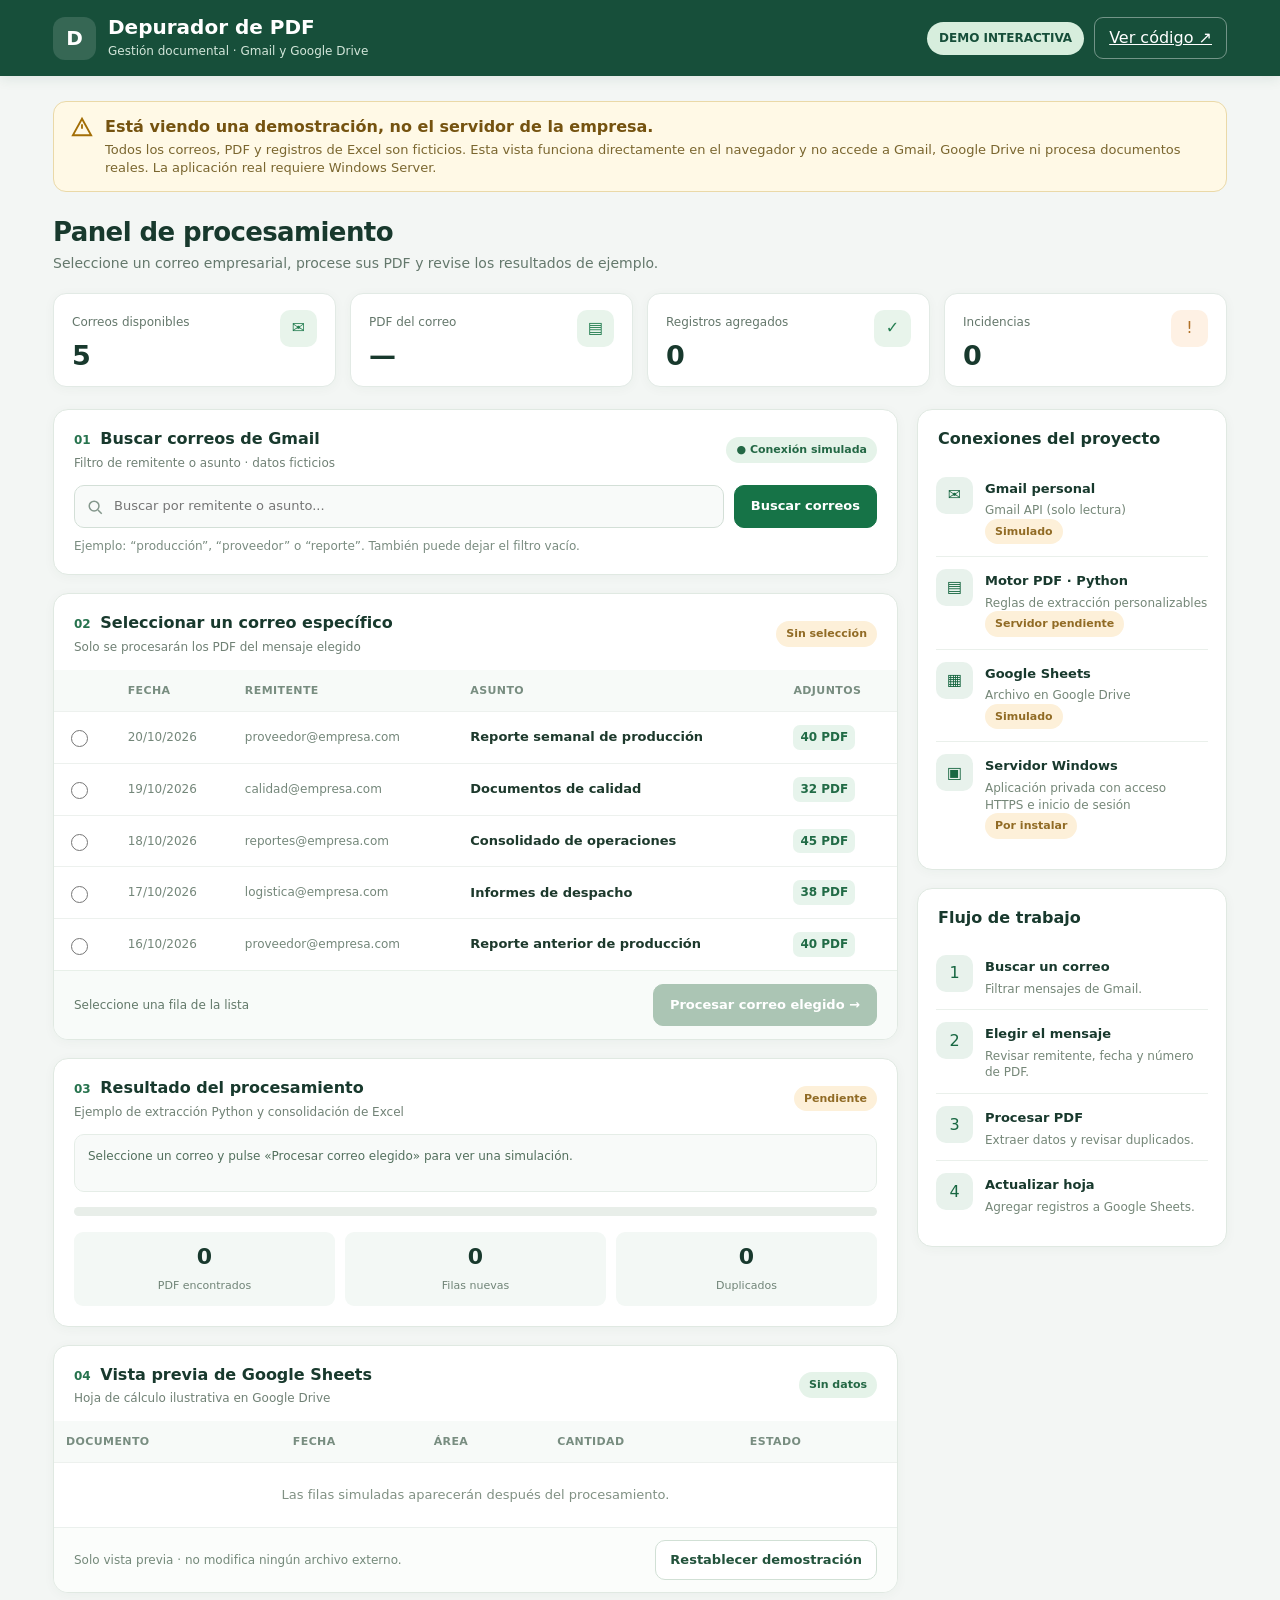
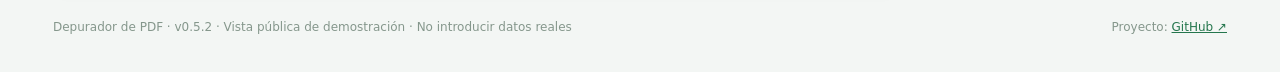
==== commit 7d19e9be: "Documentar Gmail → Google Sheets en Drive y guía segura Render (v0.7.2)" ====
--- a/docs/index.html
+++ b/docs/index.html
@@ -103,7 +103,7 @@
 <div class="layout">
 <div>
 <section class="card" aria-labelledby="title-search">
-<div class="cardhead"><div><h3 id="title-search"><span class="step">01</span> Buscar correos de Outlook</h3><p>Filtro de remitente o asunto · datos ficticios</p></div><span class="state">● Conexión simulada</span></div>
+<div class="cardhead"><div><h3 id="title-search"><span class="step">01</span> Buscar correos de Gmail</h3><p>Filtro de remitente o asunto · datos ficticios</p></div><span class="state">● Conexión simulada</span></div>
 <div class="cardbody"><div class="searchbar">
 <div class="searchwrap">
 <svg width="18" height="18" viewBox="0 0 24 24" fill="none" stroke="currentColor" stroke-width="2"><circle cx="10.8" cy="10.8" r="6.5"/><path d="m16 16 5 5"/></svg>
@@ -156,7 +156,7 @@
 <section class="card">
 <div class="cardhead"><h3>Flujo de trabajo</h3></div>
 <div class="sidebarbody">
-<div class="item"><div class="ico">1</div><div><strong>Buscar un correo</strong><small>Filtrar mensajes de Outlook.</small></div></div>
+<div class="item"><div class="ico">1</div><div><strong>Buscar un correo</strong><small>Filtrar mensajes de Gmail.</small></div></div>
 <div class="item"><div class="ico">2</div><div><strong>Elegir el mensaje</strong><small>Revisar remitente, fecha y número de PDF.</small></div></div>
 <div class="item"><div class="ico">3</div><div><strong>Procesar PDF</strong><small>Extraer datos y revisar duplicados.</small></div></div>
 <div class="item"><div class="ico">4</div><div><strong>Actualizar hoja</strong><small>Agregar registros a Google Sheets.</small></div></div>
@@ -228,7 +228,7 @@
 function procesar(){
 if(procesando||!elegida)return;
 var mail=correos.find(function(c){return c.id===elegida;});if(!mail)return;
-if(!window.confirm("DEMOSTRACIÓN: ¿Simular el procesamiento de los "+mail.pdf+" PDF del correo «"+mail.asunto+"»? No se accederá a Outlook ni a Excel real."))return;
+if(!window.confirm("DEMOSTRACIÓN: ¿Simular el procesamiento de los "+mail.pdf+" PDF del correo «"+mail.asunto+"»? No se accederá a Gmail ni a Google Sheets reales."))return;
 procesando=true;$("btn-search").disabled=true;$("btn-process").disabled=true;
 texto("process-state","Simulando...");$("process-state").className="state wait";
 texto("log","Simulando lectura de "+mail.pdf+" adjuntos PDF en memoria...");
